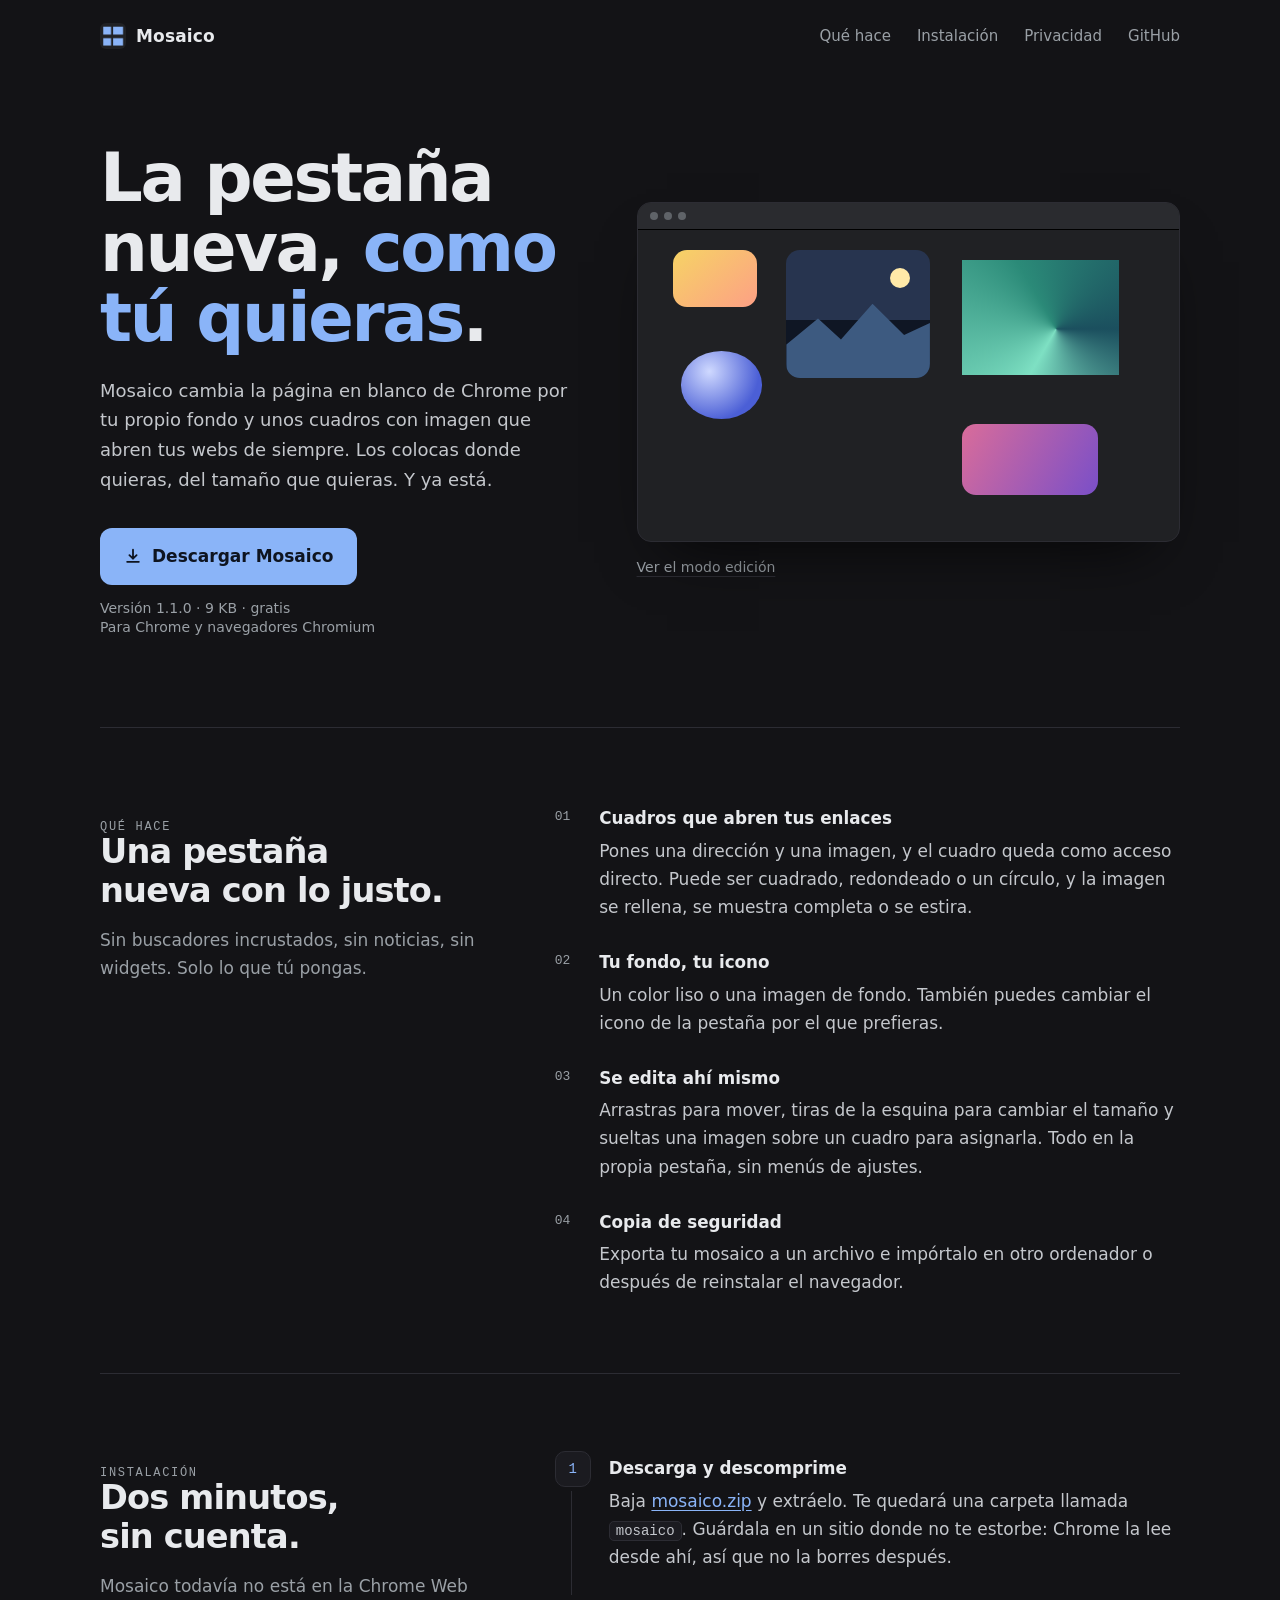
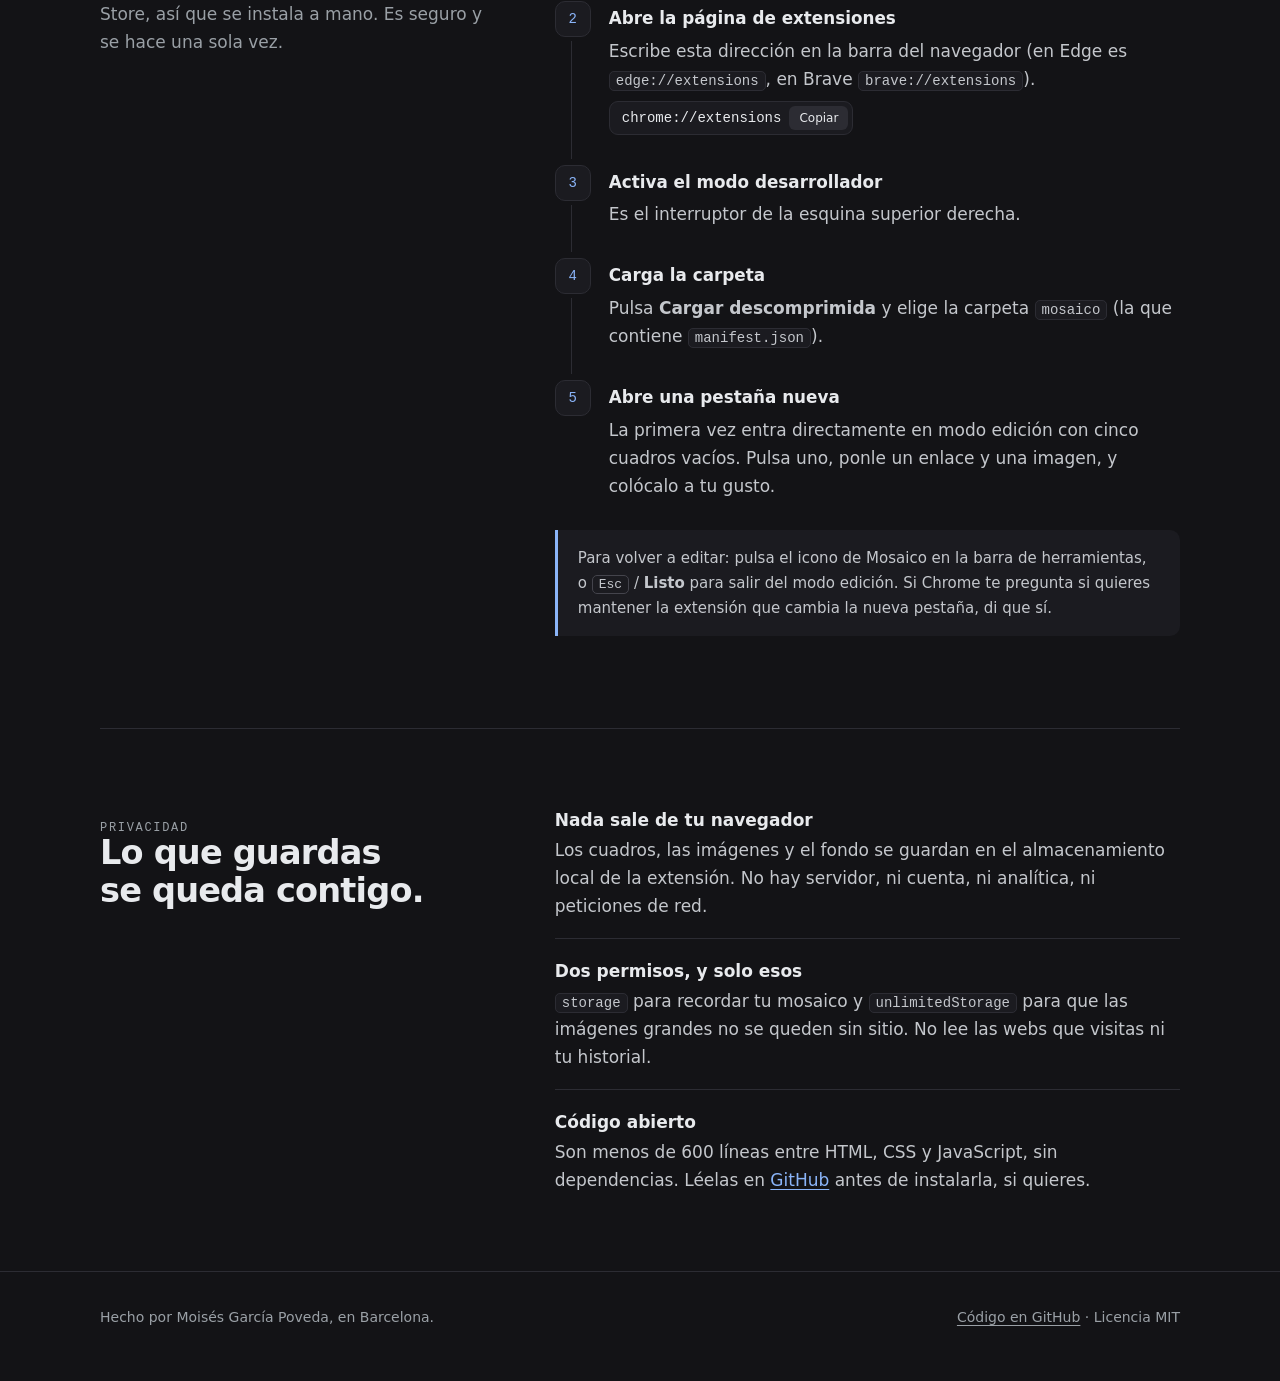
==== site/index.html @ d46509e0 "Initial commit: Mosaico, extensión de nueva pestaña y web de descarga" ====
<!doctype html>
<html lang="es">
<head>
<meta charset="utf-8">
<meta name="viewport" content="width=device-width, initial-scale=1">
<title>Mosaico — una nueva pestaña a tu manera</title>
<meta name="description" content="Extensión gratuita para Chrome que sustituye la página de nueva pestaña por un fondo a tu gusto y cuadros con imagen que abren tus webs favoritas. Sin cuentas, sin rastreo.">
<meta name="theme-color" content="#131316">
<meta property="og:type" content="website">
<meta property="og:title" content="Mosaico — una nueva pestaña a tu manera">
<meta property="og:description" content="Fondo propio y cuadros con imagen que abren tus enlaces. Extensión gratuita para Chrome, sin cuentas ni rastreo.">
<meta property="og:image" content="https://mosaico.mgarciap.workers.dev/og.png">
<meta property="og:locale" content="es_ES">
<meta name="twitter:card" content="summary_large_image">
<link rel="icon" href="favicon.svg" type="image/svg+xml">
<link rel="apple-touch-icon" href="icon.png">
<style>
:root {
  --bg: #131316;
  --raised: #1b1b20;
  --line: #2c2c33;
  --text: #e8eaed;
  --muted: #9aa0a6;
  --accent: #8ab4f8;
  --on-accent: #0e1420;
  --sans: system-ui, -apple-system, "Segoe UI", Roboto, "Helvetica Neue", Arial, sans-serif;
  --mono: ui-monospace, "Cascadia Code", "SF Mono", Menlo, Consolas, monospace;
  color-scheme: dark;
}
* { box-sizing: border-box; }
html { scroll-behavior: smooth; }
body {
  margin: 0;
  background: var(--bg);
  color: var(--text);
  font: 17px/1.65 var(--sans);
  -webkit-font-smoothing: antialiased;
}
a { color: var(--accent); text-underline-offset: 3px; }
a:hover { text-decoration-thickness: 2px; }
:focus-visible { outline: 2px solid var(--accent); outline-offset: 3px; border-radius: 4px; }
.wrap { width: min(1080px, 100% - 48px); margin-inline: auto; }

/* ---------- Cabecera ---------- */
header.top { display: flex; align-items: center; justify-content: space-between; padding: 22px 0; }
.logo { display: flex; align-items: center; gap: 10px; font-weight: 650; letter-spacing: .01em; color: var(--text); text-decoration: none; }
.logo img { width: 26px; height: 26px; border-radius: 6px; }
header.top nav { display: flex; gap: 26px; font-size: 15px; }
header.top nav a { color: var(--muted); text-decoration: none; }
header.top nav a:hover { color: var(--text); }

/* ---------- Portada ---------- */
.hero { display: grid; grid-template-columns: minmax(0, 1fr) minmax(0, 1.15fr); gap: clamp(32px, 5vw, 72px); align-items: center; padding: clamp(28px, 6vw, 72px) 0 clamp(48px, 7vw, 96px); }
.hero h1 { margin: 0 0 22px; font-size: clamp(2.5rem, 5.6vw, 4.2rem); line-height: 1.04; letter-spacing: -.035em; font-weight: 650; text-wrap: balance; }
.hero h1 em { font-style: normal; color: var(--accent); }
.hero p.lead { margin: 0 0 34px; max-width: 30em; color: #c4c7cc; font-size: 1.125rem; }
.cta { display: flex; flex-wrap: wrap; align-items: center; gap: 14px 22px; }
.btn { display: inline-flex; align-items: center; gap: 10px; padding: 14px 24px; border-radius: 12px; background: var(--accent); color: var(--on-accent); font-weight: 650; text-decoration: none; transition: transform .15s, filter .15s; }
.btn:hover { filter: brightness(1.08); transform: translateY(-1px); }
.btn svg { width: 18px; height: 18px; }
.cta small { color: var(--muted); font-size: 14px; line-height: 1.4; }

/* Maqueta de la pestaña: mismas posiciones que el mosaico por defecto */
.demo { position: relative; }
.stage { position: relative; aspect-ratio: 16 / 10; border-radius: 14px; background: #202124; border: 1px solid var(--line); box-shadow: 0 30px 60px -30px rgba(0, 0, 0, .8); overflow: hidden; }
.stage::before { content: ""; position: absolute; inset: 0 0 auto 0; height: 26px; background: #2a2b2f; border-bottom: 1px solid #000; }
.stage::after { content: ""; position: absolute; top: 9px; left: 12px; width: 8px; height: 8px; border-radius: 50%; background: #5f6368; box-shadow: 14px 0 #5f6368, 28px 0 #5f6368; }
.t { position: absolute; overflow: hidden; background: #333; transition: transform .25s ease, outline-color .2s; outline: 2px dashed transparent; outline-offset: -2px; }
.t.round { border-radius: 14px; }
.t.circle { border-radius: 50%; }
.stage .t { margin-top: 13px; }
.t:hover { transform: translateY(-3px); }
.t1 { left: 6.5%; top: 10%; width: 15.5%; height: 17%; background: linear-gradient(140deg, #f6d365, #fda085); }
.t2 { left: 8%; top: 40%; width: 15%; height: 20%; background: radial-gradient(circle at 35% 30%, #cfd9ff, #4b5fd6 70%); }
.t3 { left: 27.5%; top: 10%; width: 26.5%; height: 38%; background: linear-gradient(#27344f 0 55%, #0f1624 55%); }
.t3::before { content: ""; position: absolute; inset: auto 0 0 0; height: 58%; background: #3d5a80; clip-path: polygon(0 100%, 0 55%, 22% 20%, 38% 48%, 60% 0, 82% 42%, 100% 26%, 100% 100%); }
.t3::after { content: ""; position: absolute; width: 14%; aspect-ratio: 1; right: 14%; top: 14%; border-radius: 50%; background: #ffe9a8; }
.t4 { left: 60%; top: 13%; width: 29%; height: 34%; background: conic-gradient(from 210deg at 60% 60%, #7ee0c3, #2b8a78, #1b4f5e, #7ee0c3); }
.t5 { left: 60%; top: 61.5%; width: 25%; height: 21%; background: linear-gradient(120deg, #d96c9a, #7a4fc8); }
.t i { display: none; position: absolute; right: 0; bottom: 0; width: 16px; height: 16px; background: linear-gradient(135deg, transparent 50%, var(--accent) 50%); }
.stage.editing .t { outline-color: rgba(138, 180, 248, .9); cursor: move; }
.stage.editing .t i { display: block; }
.stage .hint { position: absolute; left: 50%; bottom: 10px; transform: translateX(-50%); padding: 5px 12px; border-radius: 999px; background: rgba(0, 0, 0, .55); font-size: 12px; color: #c4c7cc; white-space: nowrap; opacity: 0; transition: opacity .2s; pointer-events: none; }
.stage.editing .hint { opacity: 1; }
.toggle { margin-top: 14px; padding: 0; background: none; border: 0; color: var(--muted); font: inherit; font-size: 14px; cursor: pointer; text-decoration: underline; text-underline-offset: 4px; text-decoration-color: var(--line); }
.toggle:hover { color: var(--text); text-decoration-color: var(--accent); }

/* ---------- Secciones ---------- */
section { padding: clamp(44px, 6vw, 84px) 0; border-top: 1px solid var(--line); }
.cols { display: grid; grid-template-columns: minmax(0, 5fr) minmax(0, 8fr); gap: clamp(24px, 5vw, 80px); }
h2 { margin: 0; font-size: clamp(1.6rem, 3vw, 2.1rem); line-height: 1.15; letter-spacing: -.025em; font-weight: 650; text-wrap: balance; }
.kicker { margin: 0 0 14px; font: 500 12px/1 var(--mono); letter-spacing: .14em; text-transform: uppercase; color: var(--accent); }
.side p { color: var(--muted); margin: 16px 0 0; max-width: 26em; }

.feats { margin: 0; padding: 0; list-style: none; display: grid; gap: 28px; }
.feats li { display: grid; grid-template-columns: 2.4rem 1fr; gap: 6px; }
.feats b { font: 500 13px/1.9 var(--mono); color: var(--muted); }
.feats h3 { margin: 0 0 4px; font-size: 1.05rem; font-weight: 650; }
.feats p { margin: 0; color: #c4c7cc; }

ol.steps { margin: 0; padding: 0; list-style: none; counter-reset: s; display: grid; gap: 0; }
ol.steps li { counter-increment: s; position: relative; padding: 0 0 30px 54px; }
ol.steps li::before { content: counter(s); position: absolute; left: 0; top: 0; width: 34px; height: 34px; border-radius: 10px; background: var(--raised); border: 1px solid var(--line); display: grid; place-items: center; font: 500 14px var(--mono); color: var(--accent); }
ol.steps li::after { content: ""; position: absolute; left: 16.5px; top: 40px; bottom: 6px; width: 1px; background: var(--line); }
ol.steps li:last-child { padding-bottom: 0; }
ol.steps li:last-child::after { display: none; }
ol.steps h3 { margin: 4px 0 4px; font-size: 1.05rem; font-weight: 650; }
ol.steps p { margin: 0; color: #c4c7cc; }
.path { display: inline-flex; align-items: center; gap: 8px; margin-top: 8px; padding: 4px 4px 4px 12px; border-radius: 9px; background: var(--raised); border: 1px solid var(--line); font: 14px var(--mono); color: var(--text); }
.path button { padding: 5px 10px; border-radius: 6px; border: 0; background: #2c2c33; color: var(--text); font: 12px var(--sans); cursor: pointer; }
.path button:hover { background: #3a3a43; }
kbd { padding: 1px 6px; border-radius: 5px; border: 1px solid #44444c; background: var(--raised); font: 13px var(--mono); }
.note { margin-top: 30px; padding: 16px 20px; border-left: 3px solid var(--accent); background: var(--raised); border-radius: 0 10px 10px 0; color: #c4c7cc; font-size: 15px; }

.facts { display: grid; gap: 18px; margin: 0; }
.facts div { padding-bottom: 18px; border-bottom: 1px solid var(--line); }
.facts div:last-child { border-bottom: 0; padding-bottom: 0; }
.facts dt { font-weight: 650; margin-bottom: 2px; }
.facts dd { margin: 0; color: #c4c7cc; }
.facts code, .note code, ol.steps code { font: 14px var(--mono); padding: 1px 6px; border-radius: 5px; background: var(--raised); border: 1px solid var(--line); }

footer { border-top: 1px solid var(--line); padding: 34px 0 52px; color: var(--muted); font-size: 14px; }
footer .wrap { display: flex; flex-wrap: wrap; gap: 10px 28px; justify-content: space-between; }
footer a { color: var(--muted); }
footer a:hover { color: var(--text); }

@media (max-width: 860px) {
  .hero, .cols { grid-template-columns: 1fr; }
  header.top nav { gap: 18px; }
  header.top nav a:nth-child(2) { display: none; }
}
@media (prefers-reduced-motion: reduce) {
  html { scroll-behavior: auto; }
  .t, .btn { transition: none; }
}
</style>
</head>
<body>

<div class="wrap">
  <header class="top">
    <a class="logo" href="#"><img src="icon.png" alt="" width="26" height="26">Mosaico</a>
    <nav aria-label="Principal">
      <a href="#que-hace">Qué hace</a>
      <a href="#instalar">Instalación</a>
      <a href="#privacidad">Privacidad</a>
      <a href="https://github.com/mgarcia333/mosaico">GitHub</a>
    </nav>
  </header>

  <main>
    <div class="hero">
      <div>
        <h1>La pestaña nueva, <em>como tú quieras</em>.</h1>
        <p class="lead">Mosaico cambia la página en blanco de Chrome por tu propio fondo y unos cuadros con imagen que abren tus webs de siempre. Los colocas donde quieras, del tamaño que quieras. Y ya está.</p>
        <div class="cta">
          <a class="btn" href="mosaico.zip" download>
            <svg viewBox="0 0 20 20" fill="none" stroke="currentColor" stroke-width="2" stroke-linecap="round" stroke-linejoin="round" aria-hidden="true"><path d="M10 3v10m0 0-4-4m4 4 4-4M3.5 16.5h13"/></svg>
            Descargar Mosaico
          </a>
          <small>Versión 1.1.0 · 9&nbsp;KB · gratis<br>Para Chrome y navegadores Chromium</small>
        </div>
      </div>

      <div class="demo">
        <div class="stage" id="stage" role="img" aria-label="Ejemplo de una pestaña nueva con cinco cuadros de colores colocados sobre un fondo oscuro">
          <div class="t t1 round"><i></i></div>
          <div class="t t2 circle"><i></i></div>
          <div class="t t3 round"><i></i></div>
          <div class="t t4"><i></i></div>
          <div class="t t5 round"><i></i></div>
          <span class="hint">Se arrastran y cambian de tamaño desde la esquina</span>
        </div>
        <button class="toggle" id="toggle" type="button" aria-pressed="false">Ver el modo edición</button>
      </div>
    </div>

    <section id="que-hace">
      <div class="cols">
        <div class="side">
          <p class="kicker">Qué hace</p>
          <h2>Una pestaña nueva con lo justo.</h2>
          <p>Sin buscadores incrustados, sin noticias, sin widgets. Solo lo que tú pongas.</p>
        </div>
        <ul class="feats">
          <li><b>01</b><div><h3>Cuadros que abren tus enlaces</h3><p>Pones una dirección y una imagen, y el cuadro queda como acceso directo. Puede ser cuadrado, redondeado o un círculo, y la imagen se rellena, se muestra completa o se estira.</p></div></li>
          <li><b>02</b><div><h3>Tu fondo, tu icono</h3><p>Un color liso o una imagen de fondo. También puedes cambiar el icono de la pestaña por el que prefieras.</p></div></li>
          <li><b>03</b><div><h3>Se edita ahí mismo</h3><p>Arrastras para mover, tiras de la esquina para cambiar el tamaño y sueltas una imagen sobre un cuadro para asignarla. Todo en la propia pestaña, sin menús de ajustes.</p></div></li>
          <li><b>04</b><div><h3>Copia de seguridad</h3><p>Exporta tu mosaico a un archivo e impórtalo en otro ordenador o después de reinstalar el navegador.</p></div></li>
        </ul>
      </div>
    </section>

    <section id="instalar">
      <div class="cols">
        <div class="side">
          <p class="kicker">Instalación</p>
          <h2>Dos minutos, sin cuenta.</h2>
          <p>Mosaico todavía no está en la Chrome Web Store, así que se instala a mano. Es seguro y se hace una sola vez.</p>
        </div>
        <div>
          <ol class="steps">
            <li>
              <h3>Descarga y descomprime</h3>
              <p>Baja <a href="mosaico.zip" download>mosaico.zip</a> y extráelo. Te quedará una carpeta llamada <code>mosaico</code>. Guárdala en un sitio donde no te estorbe: Chrome la lee desde ahí, así que no la borres después.</p>
            </li>
            <li>
              <h3>Abre la página de extensiones</h3>
              <p>Escribe esta dirección en la barra del navegador (en Edge es <code>edge://extensions</code>, en Brave <code>brave://extensions</code>).</p>
              <span class="path"><span>chrome://extensions</span><button type="button" id="copy">Copiar</button></span>
            </li>
            <li>
              <h3>Activa el modo desarrollador</h3>
              <p>Es el interruptor de la esquina superior derecha.</p>
            </li>
            <li>
              <h3>Carga la carpeta</h3>
              <p>Pulsa <b>Cargar descomprimida</b> y elige la carpeta <code>mosaico</code> (la que contiene <code>manifest.json</code>).</p>
            </li>
            <li>
              <h3>Abre una pestaña nueva</h3>
              <p>La primera vez entra directamente en modo edición con cinco cuadros vacíos. Pulsa uno, ponle un enlace y una imagen, y colócalo a tu gusto.</p>
            </li>
          </ol>
          <p class="note">Para volver a editar: pulsa el icono de Mosaico en la barra de herramientas, o <kbd>Esc</kbd> / <b>Listo</b> para salir del modo edición. Si Chrome te pregunta si quieres mantener la extensión que cambia la nueva pestaña, di que sí.</p>
        </div>
      </div>
    </section>

    <section id="privacidad">
      <div class="cols">
        <div class="side">
          <p class="kicker">Privacidad</p>
          <h2>Lo que guardas se queda contigo.</h2>
        </div>
        <dl class="facts">
          <div><dt>Nada sale de tu navegador</dt><dd>Los cuadros, las imágenes y el fondo se guardan en el almacenamiento local de la extensión. No hay servidor, ni cuenta, ni analítica, ni peticiones de red.</dd></div>
          <div><dt>Dos permisos, y solo esos</dt><dd><code>storage</code> para recordar tu mosaico y <code>unlimitedStorage</code> para que las imágenes grandes no se queden sin sitio. No lee las webs que visitas ni tu historial.</dd></div>
          <div><dt>Código abierto</dt><dd>Son menos de 600 líneas entre HTML, CSS y JavaScript, sin dependencias. Léelas en <a href="https://github.com/mgarcia333/mosaico">GitHub</a> antes de instalarla, si quieres.</dd></div>
        </dl>
      </div>
    </section>
  </main>
</div>

<footer>
  <div class="wrap">
    <span>Hecho por Moisés García Poveda, en Barcelona.</span>
    <span><a href="https://github.com/mgarcia333/mosaico">Código en GitHub</a> · Licencia MIT</span>
  </div>
</footer>

<script>
(function () {
  var stage = document.getElementById('stage');
  var toggle = document.getElementById('toggle');
  toggle.addEventListener('click', function () {
    var on = stage.classList.toggle('editing');
    toggle.setAttribute('aria-pressed', on);
    toggle.textContent = on ? 'Salir del modo edición' : 'Ver el modo edición';
  });

  var copy = document.getElementById('copy');
  copy.addEventListener('click', function () {
    var done = function () { copy.textContent = 'Copiado'; setTimeout(function () { copy.textContent = 'Copiar'; }, 1600); };
    if (navigator.clipboard) navigator.clipboard.writeText('chrome://extensions').then(done, function () {});
  });
})();
</script>
</body>
</html>
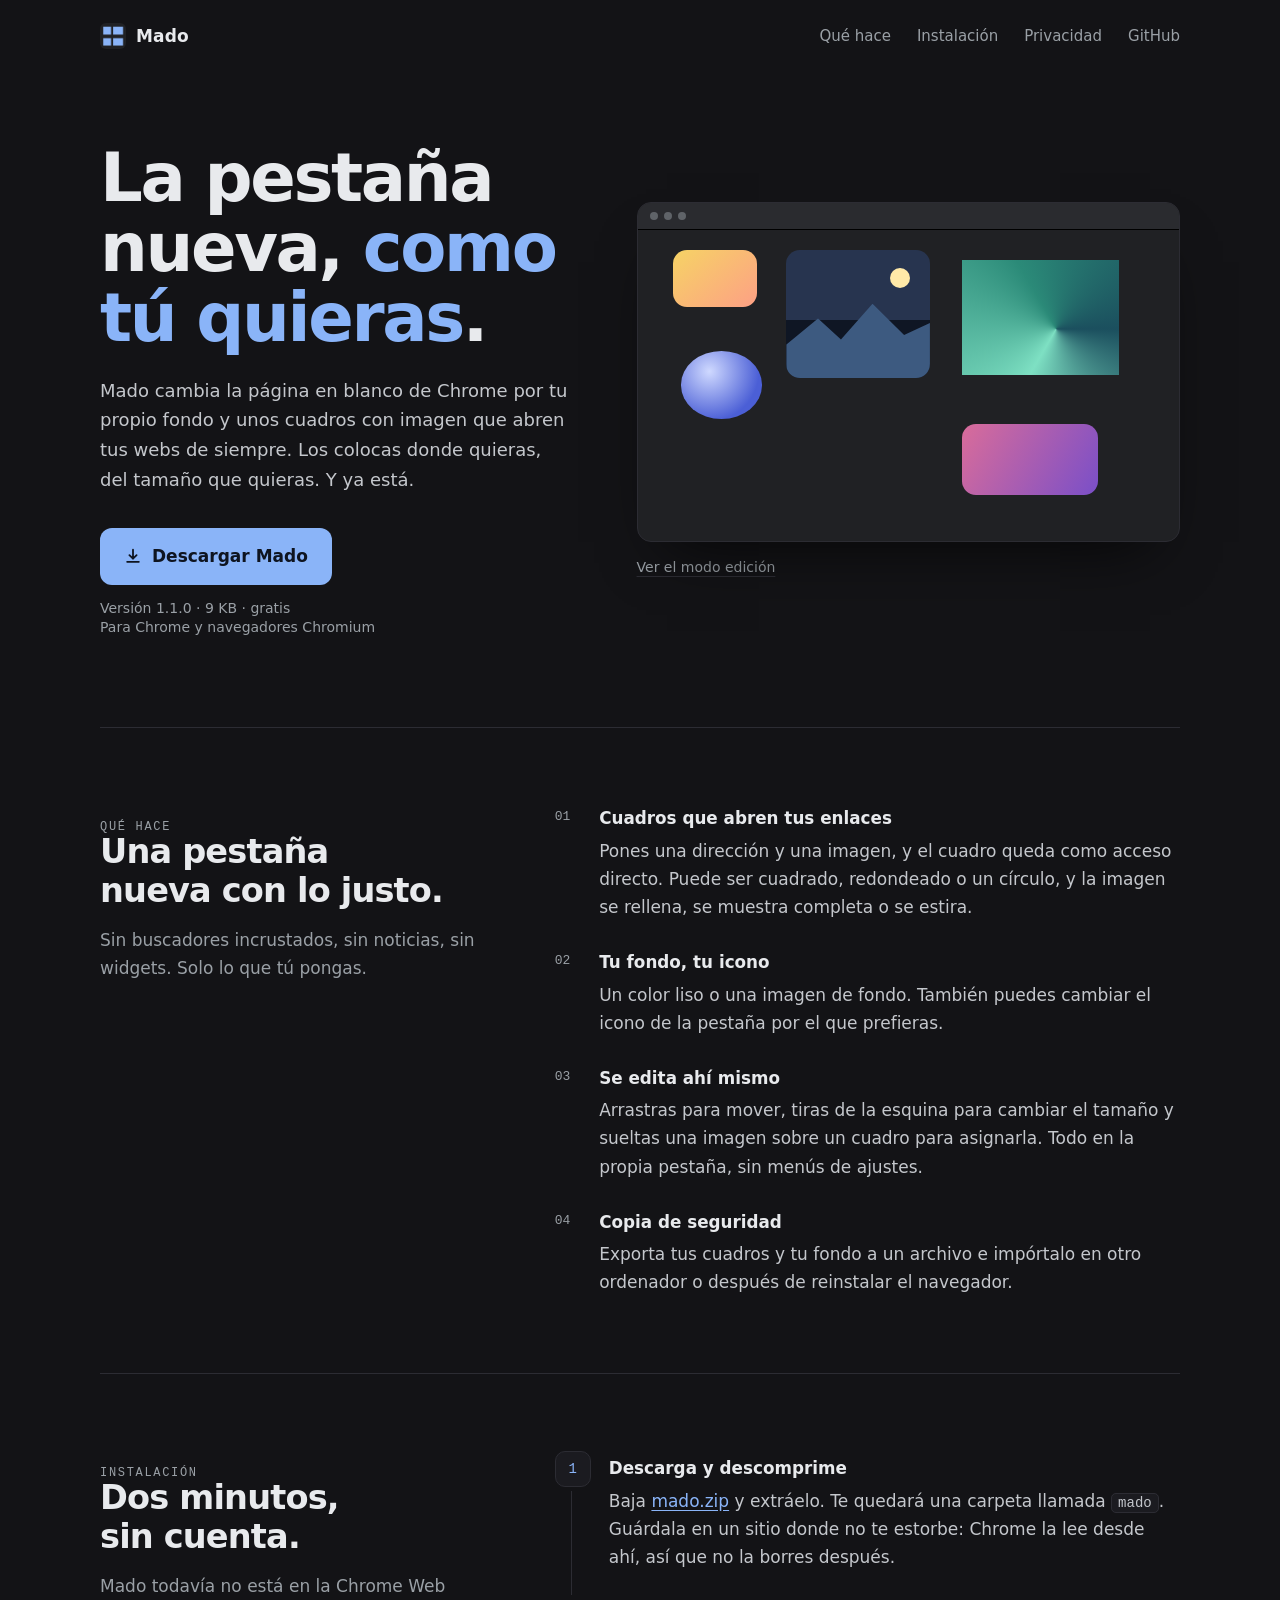
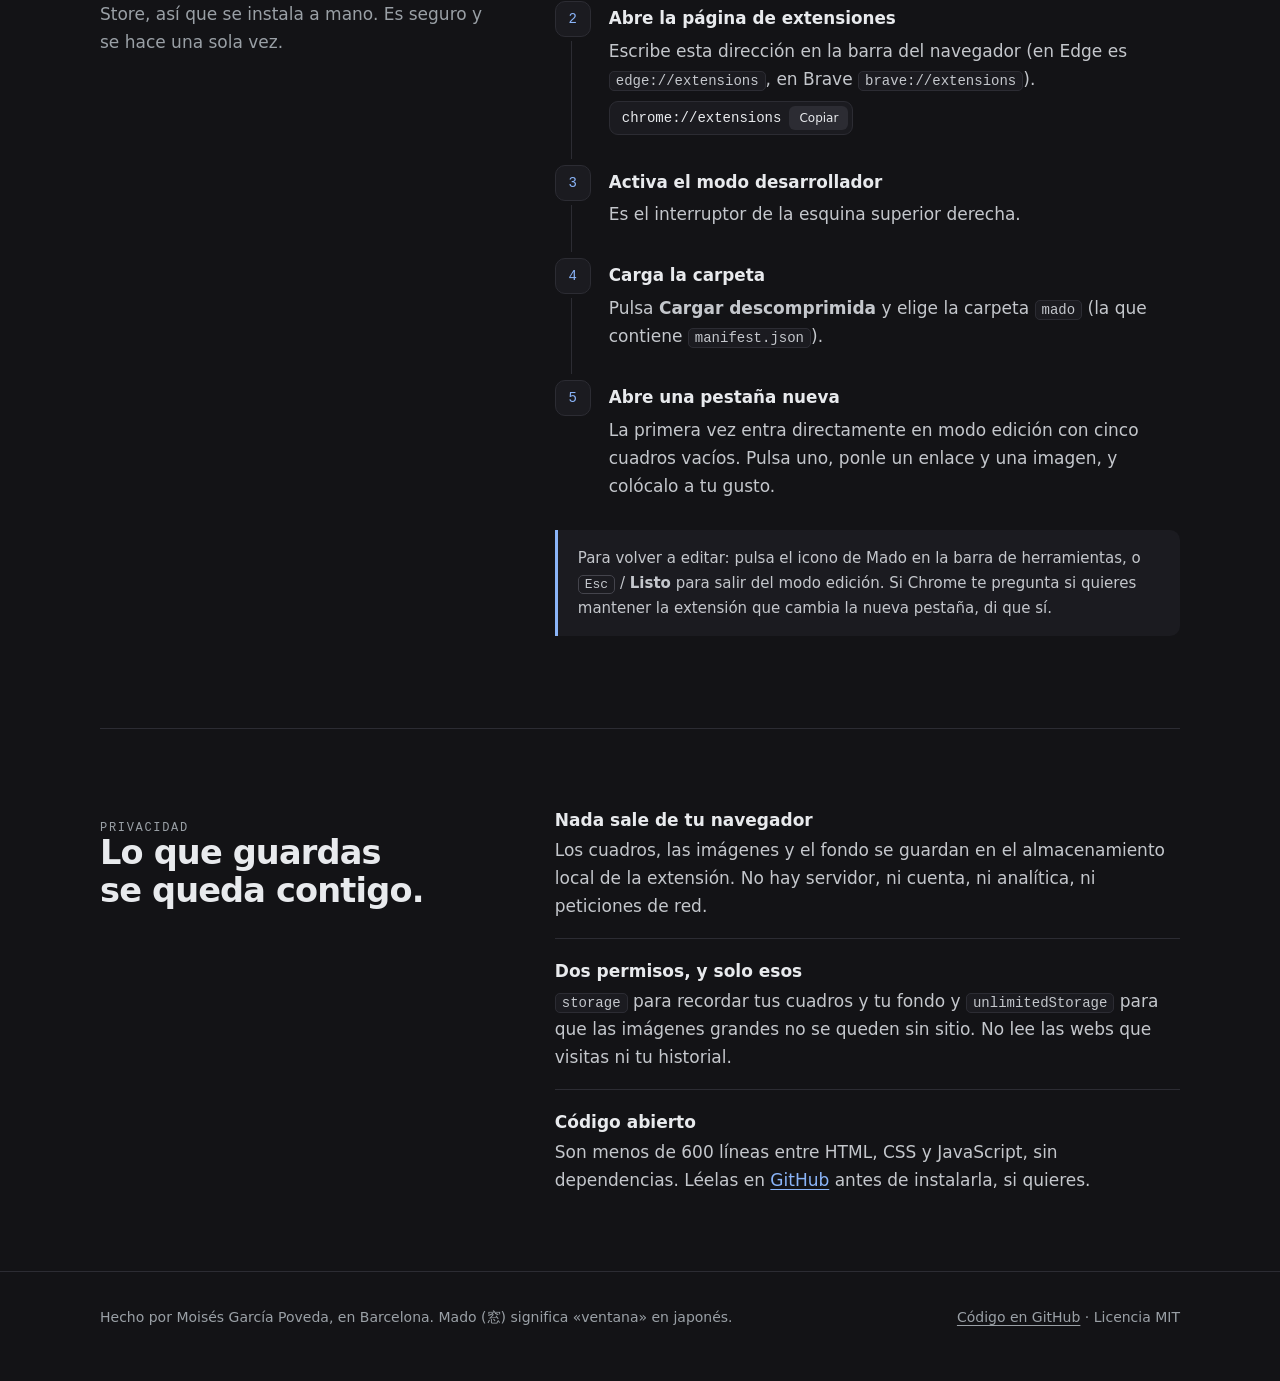
==== commit 87882899: "Rename project to Mado" ====
--- a/site/index.html
+++ b/site/index.html
@@ -3,13 +3,13 @@
 <head>
 <meta charset="utf-8">
 <meta name="viewport" content="width=device-width, initial-scale=1">
-<title>Mosaico — una nueva pestaña a tu manera</title>
+<title>Mado — una nueva pestaña a tu manera</title>
 <meta name="description" content="Extensión gratuita para Chrome que sustituye la página de nueva pestaña por un fondo a tu gusto y cuadros con imagen que abren tus webs favoritas. Sin cuentas, sin rastreo.">
 <meta name="theme-color" content="#131316">
 <meta property="og:type" content="website">
-<meta property="og:title" content="Mosaico — una nueva pestaña a tu manera">
+<meta property="og:title" content="Mado — una nueva pestaña a tu manera">
 <meta property="og:description" content="Fondo propio y cuadros con imagen que abren tus enlaces. Extensión gratuita para Chrome, sin cuentas ni rastreo.">
-<meta property="og:image" content="https://mosaico.mgarciap.workers.dev/og.png">
+<meta property="og:image" content="https://mado.mgarciap.workers.dev/og.png">
 <meta property="og:locale" content="es_ES">
 <meta name="twitter:card" content="summary_large_image">
 <link rel="icon" href="favicon.svg" type="image/svg+xml">
@@ -60,7 +60,7 @@
 .btn svg { width: 18px; height: 18px; }
 .cta small { color: var(--muted); font-size: 14px; line-height: 1.4; }
 
-/* Maqueta de la pestaña: mismas posiciones que el mosaico por defecto */
+/* Maqueta de la pestaña: mismas posiciones que la disposición por defecto */
 .demo { position: relative; }
 .stage { position: relative; aspect-ratio: 16 / 10; border-radius: 14px; background: #202124; border: 1px solid var(--line); box-shadow: 0 30px 60px -30px rgba(0, 0, 0, .8); overflow: hidden; }
 .stage::before { content: ""; position: absolute; inset: 0 0 auto 0; height: 26px; background: #2a2b2f; border-bottom: 1px solid #000; }
@@ -139,12 +139,12 @@
 
 <div class="wrap">
   <header class="top">
-    <a class="logo" href="#"><img src="icon.png" alt="" width="26" height="26">Mosaico</a>
+    <a class="logo" href="#"><img src="icon.png" alt="" width="26" height="26">Mado</a>
     <nav aria-label="Principal">
       <a href="#que-hace">Qué hace</a>
       <a href="#instalar">Instalación</a>
       <a href="#privacidad">Privacidad</a>
-      <a href="https://github.com/mgarcia333/mosaico">GitHub</a>
+      <a href="https://github.com/mgarcia333/mado">GitHub</a>
     </nav>
   </header>
 
@@ -152,11 +152,11 @@
     <div class="hero">
       <div>
         <h1>La pestaña nueva, <em>como tú quieras</em>.</h1>
-        <p class="lead">Mosaico cambia la página en blanco de Chrome por tu propio fondo y unos cuadros con imagen que abren tus webs de siempre. Los colocas donde quieras, del tamaño que quieras. Y ya está.</p>
+        <p class="lead">Mado cambia la página en blanco de Chrome por tu propio fondo y unos cuadros con imagen que abren tus webs de siempre. Los colocas donde quieras, del tamaño que quieras. Y ya está.</p>
         <div class="cta">
-          <a class="btn" href="mosaico.zip" download>
+          <a class="btn" href="mado.zip" download>
             <svg viewBox="0 0 20 20" fill="none" stroke="currentColor" stroke-width="2" stroke-linecap="round" stroke-linejoin="round" aria-hidden="true"><path d="M10 3v10m0 0-4-4m4 4 4-4M3.5 16.5h13"/></svg>
-            Descargar Mosaico
+            Descargar Mado
           </a>
           <small>Versión 1.1.0 · 9&nbsp;KB · gratis<br>Para Chrome y navegadores Chromium</small>
         </div>
@@ -186,7 +186,7 @@
           <li><b>01</b><div><h3>Cuadros que abren tus enlaces</h3><p>Pones una dirección y una imagen, y el cuadro queda como acceso directo. Puede ser cuadrado, redondeado o un círculo, y la imagen se rellena, se muestra completa o se estira.</p></div></li>
           <li><b>02</b><div><h3>Tu fondo, tu icono</h3><p>Un color liso o una imagen de fondo. También puedes cambiar el icono de la pestaña por el que prefieras.</p></div></li>
           <li><b>03</b><div><h3>Se edita ahí mismo</h3><p>Arrastras para mover, tiras de la esquina para cambiar el tamaño y sueltas una imagen sobre un cuadro para asignarla. Todo en la propia pestaña, sin menús de ajustes.</p></div></li>
-          <li><b>04</b><div><h3>Copia de seguridad</h3><p>Exporta tu mosaico a un archivo e impórtalo en otro ordenador o después de reinstalar el navegador.</p></div></li>
+          <li><b>04</b><div><h3>Copia de seguridad</h3><p>Exporta tus cuadros y tu fondo a un archivo e impórtalo en otro ordenador o después de reinstalar el navegador.</p></div></li>
         </ul>
       </div>
     </section>
@@ -196,13 +196,13 @@
         <div class="side">
           <p class="kicker">Instalación</p>
           <h2>Dos minutos, sin cuenta.</h2>
-          <p>Mosaico todavía no está en la Chrome Web Store, así que se instala a mano. Es seguro y se hace una sola vez.</p>
+          <p>Mado todavía no está en la Chrome Web Store, así que se instala a mano. Es seguro y se hace una sola vez.</p>
         </div>
         <div>
           <ol class="steps">
             <li>
               <h3>Descarga y descomprime</h3>
-              <p>Baja <a href="mosaico.zip" download>mosaico.zip</a> y extráelo. Te quedará una carpeta llamada <code>mosaico</code>. Guárdala en un sitio donde no te estorbe: Chrome la lee desde ahí, así que no la borres después.</p>
+              <p>Baja <a href="mado.zip" download>mado.zip</a> y extráelo. Te quedará una carpeta llamada <code>mado</code>. Guárdala en un sitio donde no te estorbe: Chrome la lee desde ahí, así que no la borres después.</p>
             </li>
             <li>
               <h3>Abre la página de extensiones</h3>
@@ -215,14 +215,14 @@
             </li>
             <li>
               <h3>Carga la carpeta</h3>
-              <p>Pulsa <b>Cargar descomprimida</b> y elige la carpeta <code>mosaico</code> (la que contiene <code>manifest.json</code>).</p>
+              <p>Pulsa <b>Cargar descomprimida</b> y elige la carpeta <code>mado</code> (la que contiene <code>manifest.json</code>).</p>
             </li>
             <li>
               <h3>Abre una pestaña nueva</h3>
               <p>La primera vez entra directamente en modo edición con cinco cuadros vacíos. Pulsa uno, ponle un enlace y una imagen, y colócalo a tu gusto.</p>
             </li>
           </ol>
-          <p class="note">Para volver a editar: pulsa el icono de Mosaico en la barra de herramientas, o <kbd>Esc</kbd> / <b>Listo</b> para salir del modo edición. Si Chrome te pregunta si quieres mantener la extensión que cambia la nueva pestaña, di que sí.</p>
+          <p class="note">Para volver a editar: pulsa el icono de Mado en la barra de herramientas, o <kbd>Esc</kbd> / <b>Listo</b> para salir del modo edición. Si Chrome te pregunta si quieres mantener la extensión que cambia la nueva pestaña, di que sí.</p>
         </div>
       </div>
     </section>
@@ -235,8 +235,8 @@
         </div>
         <dl class="facts">
           <div><dt>Nada sale de tu navegador</dt><dd>Los cuadros, las imágenes y el fondo se guardan en el almacenamiento local de la extensión. No hay servidor, ni cuenta, ni analítica, ni peticiones de red.</dd></div>
-          <div><dt>Dos permisos, y solo esos</dt><dd><code>storage</code> para recordar tu mosaico y <code>unlimitedStorage</code> para que las imágenes grandes no se queden sin sitio. No lee las webs que visitas ni tu historial.</dd></div>
-          <div><dt>Código abierto</dt><dd>Son menos de 600 líneas entre HTML, CSS y JavaScript, sin dependencias. Léelas en <a href="https://github.com/mgarcia333/mosaico">GitHub</a> antes de instalarla, si quieres.</dd></div>
+          <div><dt>Dos permisos, y solo esos</dt><dd><code>storage</code> para recordar tus cuadros y tu fondo y <code>unlimitedStorage</code> para que las imágenes grandes no se queden sin sitio. No lee las webs que visitas ni tu historial.</dd></div>
+          <div><dt>Código abierto</dt><dd>Son menos de 600 líneas entre HTML, CSS y JavaScript, sin dependencias. Léelas en <a href="https://github.com/mgarcia333/mado">GitHub</a> antes de instalarla, si quieres.</dd></div>
         </dl>
       </div>
     </section>
@@ -245,8 +245,8 @@
 
 <footer>
   <div class="wrap">
-    <span>Hecho por Moisés García Poveda, en Barcelona.</span>
-    <span><a href="https://github.com/mgarcia333/mosaico">Código en GitHub</a> · Licencia MIT</span>
+    <span>Hecho por Moisés García Poveda, en Barcelona. <i style="font-style:normal">Mado</i> (窓) significa «ventana» en japonés.</span>
+    <span><a href="https://github.com/mgarcia333/mado">Código en GitHub</a> · Licencia MIT</span>
   </div>
 </footer>
 
